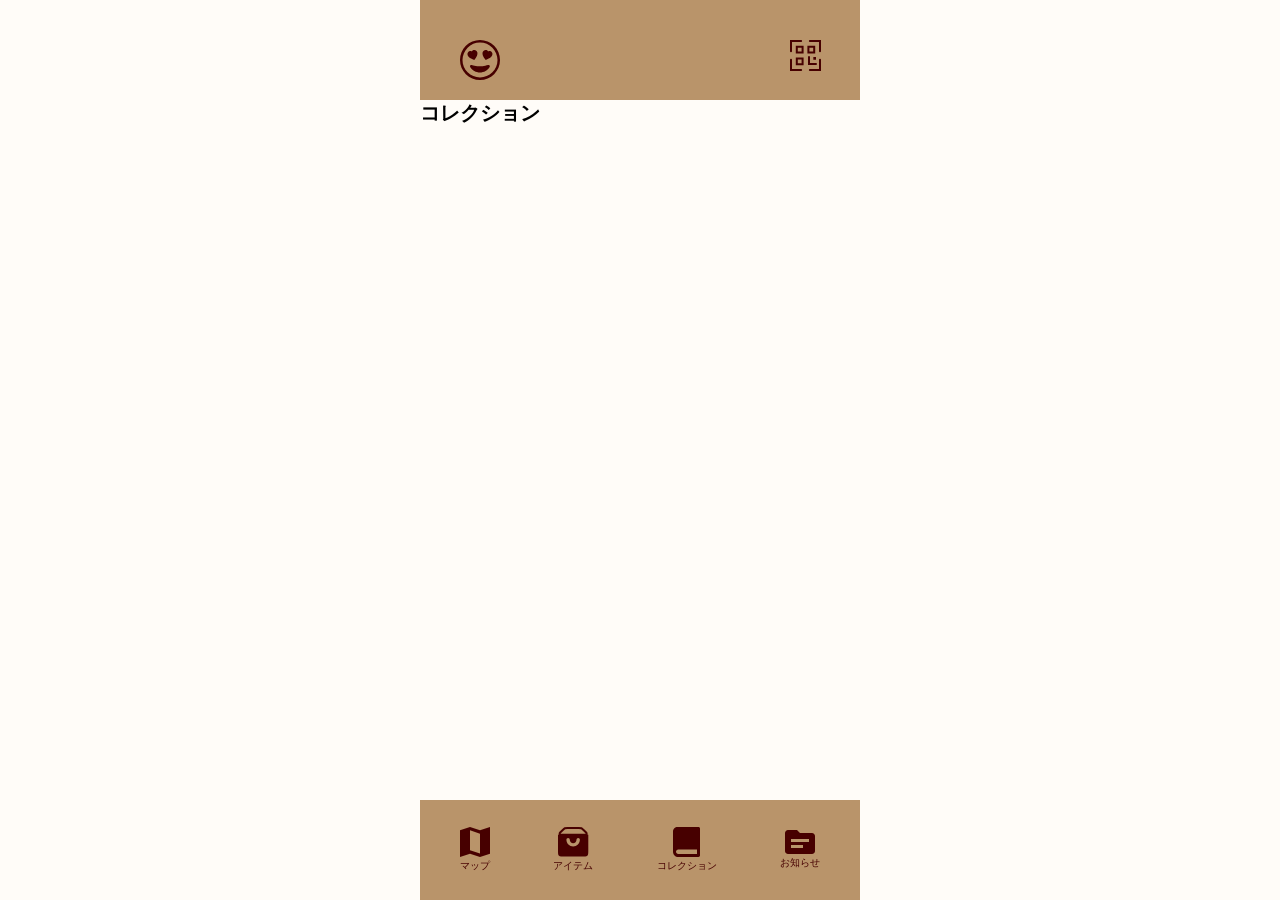
==== collection.html @ 5003a0b8 "追加：collection" ====
<!DOCTYPE html>
<html lang="ja">

<head>
    <meta charset="UTF-8">
    <meta name="viewport" content="width=device-width, initial-scale=1.0">
    <title>あにまち</title>
    <link rel="stylesheet" href="css/collection.css">
    <link rel="stylesheet" href="css/ress.css">
    <link rel="stylesheet" href="css/style.css">

</head>

<body>
    <div class="main_content">
        <header>
            <div class="header_icons">
                <a href="mypage.html" class="icon_img">
                    <p><img src="images/mypage_icon.svg" alt="マイページに飛ぶアイコン"></p>
                </a>
                <a href="qrpage.html" class="qr_link">
                    <p><img src="images/qr_icon.svg" alt="QRコードを読み込むアイコン"></p>
                </a>
            </div>
        </header>
        <main>
            <h1>コレクション</h1>
            <input type="search" name="" id="">
        </main>
        <footer>
            <nav class="footer_nav">
                <div class="footer_item">
                    <a href="index.html">
                        <p><img src="images/map_icon.svg" alt=""></p>
                        <p>マップ</p>
                    </a>
                </div>
                <div class="footer_item">
                    <a href="item.html">
                        <p><img src="images/itembox_icon.svg" alt=""></p>
                        <p>アイテム</p>
                    </a>
                </div>
                <div class="footer_item">
                    <a href="collection.html">
                        <p><img src="images/collection_icon.svg" alt=""></p>
                        <p>コレクション</p>
                    </a>
                </div>
                <div class="footer_item">
                    <a href="news.html">
                        <p><img src="images/news_icon.svg" alt=""></p>
                        <p>お知らせ</p>
                    </a>
                </div>
            </nav>
        </footer>
    </div>
</body>

</html>
---- css/collection.css ----
body {
    background-color: #FFFCF8;
}
---- css/ress.css ----
/* resset.dev • v5.0.2 */

/* # =================================================================
  # Global selectors
   # ================================================================= */

html {
    box-sizing: border-box;
    -webkit-text-size-adjust: 100%;
    /* Prevent adjustments of font size after orientation changes in iOS */
    word-break: normal;
    -moz-tab-size: 4;
    tab-size: 4;
}

*,
::before,
::after {
    background-repeat: no-repeat;
    /* Set `background-repeat: no-repeat` to all elements and pseudo elements */
    box-sizing: inherit;
}

::before,
::after {
    text-decoration: inherit;
    /* Inherit text-decoration and vertical align to ::before and ::after pseudo elements */
    vertical-align: inherit;
}

* {
    padding: 0;
    /* Reset `padding` and `margin` of all elements */
    margin: 0;
}

/* # =================================================================
   # General elements
   # ================================================================= */

hr {
    overflow: visible;
    /* Show the overflow in Edge and IE */
    height: 0;
    /* Add the correct box sizing in Firefox */
    color: inherit;
    /* Correct border color in Firefox. */
}

details,
main {
    display: block;
    /* Render the `main` element consistently in IE. */
}

summary {
    display: list-item;
    /* Add the correct display in all browsers */
}

small {
    font-size: 80%;
    /* Set font-size to 80% in `small` elements */
}

[hidden] {
    display: none;
    /* Add the correct display in IE */
}

abbr[title] {
    border-bottom: none;
    /* Remove the bottom border in Chrome 57 */
    /* Add the correct text decoration in Chrome, Edge, IE, Opera, and Safari */
    text-decoration: underline;
    text-decoration: underline dotted;
}

a {
    background-color: transparent;
    /* Remove the gray background on active links in IE 10 */
}

a:active,
a:hover {
    outline-width: 0;
    /* Remove the outline when hovering in all browsers */
}

code,
kbd,
pre,
samp {
    font-family: monospace, monospace;
    /* Specify the font family of code elements */
}

pre {
    font-size: 1em;
    /* Correct the odd `em` font sizing in all browsers */
}

b,
strong {
    font-weight: bolder;
    /* Add the correct font weight in Chrome, Edge, and Safari */
}

/* https://gist.github.com/unruthless/413930 */
sub,
sup {
    font-size: 75%;
    line-height: 0;
    position: relative;
    vertical-align: baseline;
}

sub {
    bottom: -0.25em;
}

sup {
    top: -0.5em;
}

table {
    border-color: inherit;
    /* Correct border color in all Chrome, Edge, and Safari. */
    text-indent: 0;
    /* Remove text indentation in Chrome, Edge, and Safari */
}

iframe {
    border-style: none;
}

/* # =================================================================
   # Forms
   # ================================================================= */

input {
    border-radius: 0;
}

[type='number']::-webkit-inner-spin-button,
[type='number']::-webkit-outer-spin-button {
    height: auto;
    /* Correct the cursor style of increment and decrement buttons in Chrome */
}

[type='search'] {
    -webkit-appearance: textfield;
    /* Correct the odd appearance in Chrome and Safari */
    outline-offset: -2px;
    /* Correct the outline style in Safari */
}

[type='search']::-webkit-search-decoration {
    -webkit-appearance: none;
    /* Remove the inner padding in Chrome and Safari on macOS */
}

textarea {
    overflow: auto;
    /* Internet Explorer 11+ */
    resize: vertical;
    /* Specify textarea resizability */
}

button,
input,
optgroup,
select,
textarea {
    font: inherit;
    /* Specify font inheritance of form elements */
}

optgroup {
    font-weight: bold;
    /* Restore the font weight unset by the previous rule */
}

button {
    overflow: visible;
    /* Address `overflow` set to `hidden` in IE 8/9/10/11 */
}

button,
select {
    text-transform: none;
    /* Firefox 40+, Internet Explorer 11- */
}

/* Apply cursor pointer to button elements */
button,
[type='button'],
[type='reset'],
[type='submit'],
[role='button'] {
    cursor: pointer;
}

/* Remove inner padding and border in Firefox 4+ */
button::-moz-focus-inner,
[type='button']::-moz-focus-inner,
[type='reset']::-moz-focus-inner,
[type='submit']::-moz-focus-inner {
    border-style: none;
    padding: 0;
}

/* Replace focus style removed in the border reset above */
button:-moz-focusring,
[type='button']::-moz-focus-inner,
[type='reset']::-moz-focus-inner,
[type='submit']::-moz-focus-inner {
    outline: 1px dotted ButtonText;
}

button,
html [type='button'],
/* Prevent a WebKit bug where (2) destroys native `audio` and `video`controls in Android 4 */
[type='reset'],
[type='submit'] {
    -webkit-appearance: button;
    /* Correct the inability to style clickable types in iOS */
}

/* Remove the default button styling in all browsers */
button,
input,
select,
textarea {
    background-color: transparent;
    border-style: none;
}

a:focus,
button:focus,
input:focus,
select:focus,
textarea:focus {
    outline-width: 0;
}

/* Style select like a standard input */
select {
    -moz-appearance: none;
    /* Firefox 36+ */
    -webkit-appearance: none;
    /* Chrome 41+ */
}

select::-ms-expand {
    display: none;
    /* Internet Explorer 11+ */
}

select::-ms-value {
    color: currentColor;
    /* Internet Explorer 11+ */
}

legend {
    border: 0;
    /* Correct `color` not being inherited in IE 8/9/10/11 */
    color: inherit;
    /* Correct the color inheritance from `fieldset` elements in IE */
    display: table;
    /* Correct the text wrapping in Edge and IE */
    max-width: 100%;
    /* Correct the text wrapping in Edge and IE */
    white-space: normal;
    /* Correct the text wrapping in Edge and IE */
    max-width: 100%;
    /* Correct the text wrapping in Edge 18- and IE */
}

::-webkit-file-upload-button {
    /* Correct the inability to style clickable types in iOS and Safari */
    -webkit-appearance: button;
    color: inherit;
    font: inherit;
    /* Change font properties to `inherit` in Chrome and Safari */
}

/* Replace pointer cursor in disabled elements */
[disabled] {
    cursor: default;
}

/* # =================================================================
   # Specify media element style
   # ================================================================= */

img {
    border-style: none;
    /* Remove border when inside `a` element in IE 8/9/10 */
}

/* Add the correct vertical alignment in Chrome, Firefox, and Opera */
progress {
    vertical-align: baseline;
}

/* # =================================================================
   # Accessibility
   # ================================================================= */

/* Specify the progress cursor of updating elements */
[aria-busy='true'] {
    cursor: progress;
}

/* Specify the pointer cursor of trigger elements */
[aria-controls] {
    cursor: pointer;
}

/* Specify the unstyled cursor of disabled, not-editable, or otherwise inoperable elements */
[aria-disabled='true'] {
    cursor: default;
}
---- css/style.css ----
html {
    font-size: 62.5%;
}

html,
body {
    font-family: "Hiragino Kaku Gothic Pro", sans-serif;
    width: min(100%, 440px);
    min-height: 100dvh;
    margin: 0 auto;
    overflow: hidden;

    a {
        text-decoration: none;

    }
}

.main_content {
    width: 440px;
    margin-top: 100px;
}

header {
    background-color: #B9946A;
    width: min(100%, 440px);
    height: 100px;
    position: fixed;
    z-index: 10;
    top: 0;
    left: 50%;
    transform: translateX(-50%);

    .header_icons {
        margin: 40px;
        display: flex;
        justify-content: space-between;

    }

    .icon_img img {
        width: 40px;
        height: 40px;
    }

    .qr_link {
        width: 30px;
        height: 30px;
    }

}


main {
    position: relative;
    z-index: 1;
    display: block;
    width: 100%;

}

footer {
    position: fixed;
    z-index: 10;
    width: min(100%, 440px);
    height: 100px;
    bottom: 0;
    left: 50%;
    transform: translateX(-50%);
    background-color: #B9946A;

    .footer_nav {
        display: flex;
        height: 100%;
        justify-content: space-between;
        margin: 0 40px;

    }

    .footer_item {
        /* border: 1px solid #000; */
        display: flex;
        text-align: center;
        justify-content: center;
        align-items: center;
        gap: 8px;

        p {
            color: #470000;
        }


    }
}
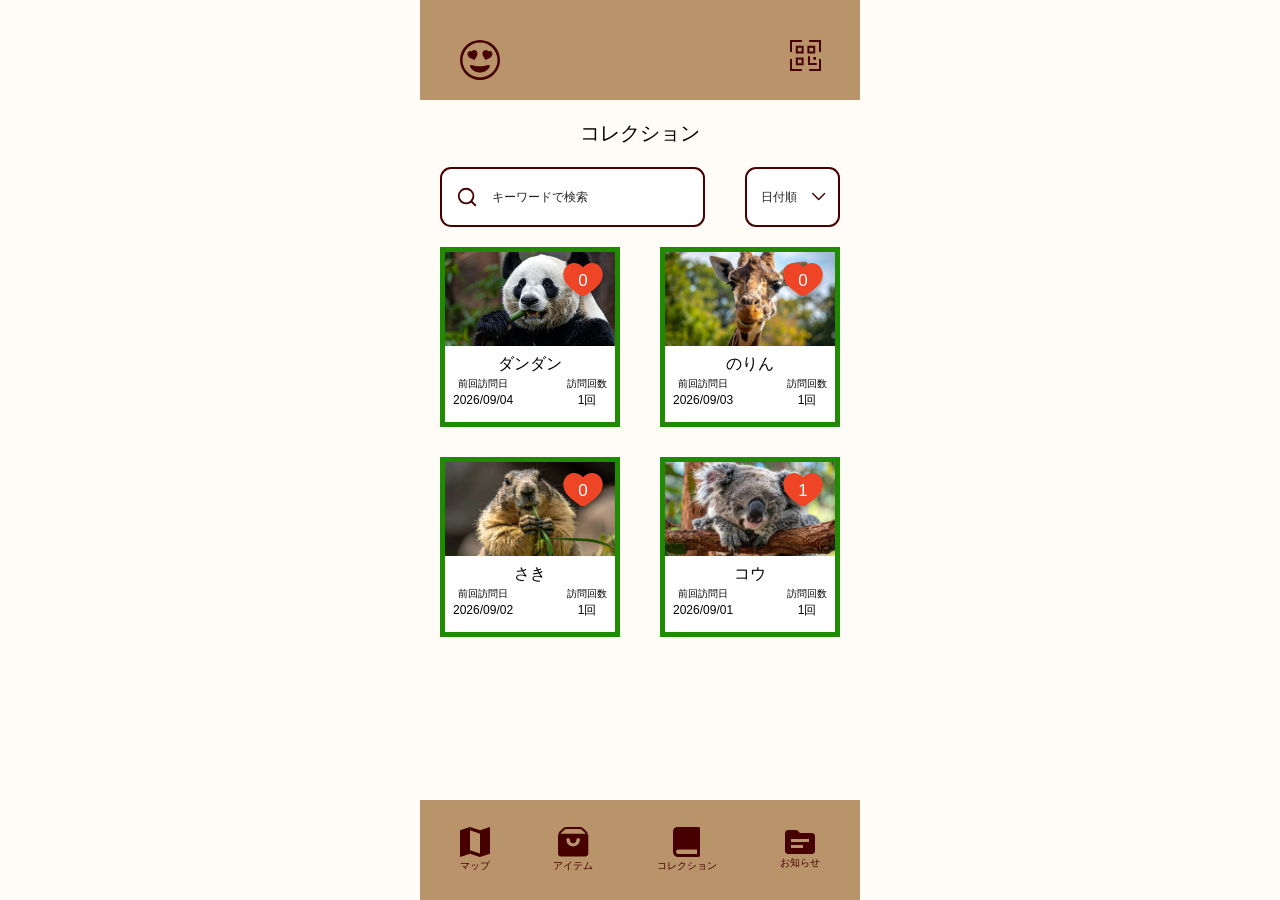
==== commit 88b99b24: "見た目完成:collection" ====
--- a/collection.html
+++ b/collection.html
@@ -5,28 +5,189 @@
     <meta charset="UTF-8">
     <meta name="viewport" content="width=device-width, initial-scale=1.0">
     <title>あにまち</title>
+
     <link rel="stylesheet" href="css/collection.css">
     <link rel="stylesheet" href="css/ress.css">
     <link rel="stylesheet" href="css/style.css">
-
 </head>
 
 <body>
+
     <div class="main_content">
         <header>
             <div class="header_icons">
                 <a href="mypage.html" class="icon_img">
-                    <p><img src="images/mypage_icon.svg" alt="マイページに飛ぶアイコン"></p>
+                    <p>
+                        <img src="images/mypage_icon.svg" alt="マイページに飛ぶアイコン">
+                    </p>
                 </a>
                 <a href="qrpage.html" class="qr_link">
-                    <p><img src="images/qr_icon.svg" alt="QRコードを読み込むアイコン"></p>
+                    <p>
+                        <img src="images/qr_icon.svg" alt="QRコードを読み込むアイコン">
+                    </p>
                 </a>
             </div>
         </header>
+
         <main>
             <h1>コレクション</h1>
-            <input type="search" name="" id="">
+            <div class="search_area">
+                <div class="search_box">
+                    <img src="images/search.svg" alt="検索マーク" class="search_icon">
+                    <input type="search" name="keyword" placeholder="キーワードで検索">
+                </div>
+                <div class="sort_box">
+                    <select name="sort">
+                        <option value="date">日付順</option>
+                        <option value="name">名前順</option>
+                        <option value="visit">好感度順</option>
+                    </select>
+                    <img src="images/pulldown.svg" alt="" class="pulldown_icon">
+                </div>
+            </div>
+
+            <div class="collection_list">
+                <article class="animal_card">
+                    <div class="animal_image">
+                        <img src="images/profile_banban.png" alt="ダンダンの写真">
+                        <div class="heart">
+                            <img src="images/heart.png" alt="ハートマーク">
+                            <span>0</span>
+                        </div>
+                    </div>
+                    <div class="animal_info">
+                        <h2>ダンダン</h2>
+                        <div class="animal_data">
+                            <div>
+                                <p>前回訪問日</p>
+                                <time datetime="2026-09-04">
+                                    2026/09/04
+                                </time>
+                            </div>
+                            <div>
+                                <p>訪問回数</p>
+                                <span>1回</span>
+                            </div>
+                        </div>
+                    </div>
+                </article>
+
+                <article class="animal_card">
+                    <div class="animal_image">
+                        <img src="images/profile_norin.png" alt="のりん">
+                        <div class="heart">
+                            <img src="images/heart.png" alt="">
+                            <span>0</span>
+                        </div>
+                    </div>
+
+                    <div class="animal_info">
+
+                        <h2>のりん</h2>
+
+                        <div class="animal_data">
+
+                            <div>
+                                <p>前回訪問日</p>
+                                <time datetime="2026-09-03">
+                                    2026/09/03
+                                </time>
+                            </div>
+
+                            <div>
+                                <p>訪問回数</p>
+                                <span>1回</span>
+                            </div>
+
+                        </div>
+
+                    </div>
+
+                </article>
+
+
+                <!-- さき -->
+                <article class="animal_card">
+
+                    <div class="animal_image">
+
+                        <img src="images/profile_saki.png" alt="さき">
+
+                        <div class="heart">
+                            <img src="images/heart.png" alt="">
+                            <span>0</span>
+                        </div>
+
+                    </div>
+
+                    <div class="animal_info">
+
+                        <h2>さき</h2>
+
+                        <div class="animal_data">
+
+                            <div>
+                                <p>前回訪問日</p>
+                                <time datetime="2026-09-02">
+                                    2026/09/02
+                                </time>
+                            </div>
+
+                            <div>
+                                <p>訪問回数</p>
+                                <span>1回</span>
+                            </div>
+
+                        </div>
+
+                    </div>
+
+                </article>
+
+
+                <!-- コウ -->
+                <article class="animal_card">
+
+                    <div class="animal_image">
+
+                        <img src="images/profile_kou.png" alt="コウ">
+
+                        <div class="heart">
+                            <img src="images/heart.png" alt="">
+                            <span>1</span>
+                        </div>
+
+                    </div>
+
+                    <div class="animal_info">
+
+                        <h2>コウ</h2>
+
+                        <div class="animal_data">
+
+                            <div>
+                                <p>前回訪問日</p>
+                                <time datetime="2026-09-01">
+                                    2026/09/01
+                                </time>
+                            </div>
+
+                            <div>
+                                <p>訪問回数</p>
+                                <span>1回</span>
+                            </div>
+
+                        </div>
+
+                    </div>
+
+                </article>
+
+            </div>
+
         </main>
+
+
         <footer>
             <nav class="footer_nav">
                 <div class="footer_item">
@@ -55,7 +216,9 @@
                 </div>
             </nav>
         </footer>
+
     </div>
+
 </body>
 
 </html>
--- a/css/collection.css
+++ b/css/collection.css
@@ -1,3 +1,382 @@
 body {
     background-color: #FFFCF8;
+}
+
+
+main {
+    width: 100%;
+    box-sizing: border-box;
+    padding: 0 20px 120px;
+}
+
+h1 {
+    margin: 0;
+    padding: 20px;
+    text-align: center;
+    font-size: 20px;
+    font-weight: 500;
+}
+
+.search_area {
+    width: 100%;
+    display: grid;
+    grid-template-columns:
+        minmax(0, 265px) minmax(80px, 95px);
+    gap: clamp(15px, 9.1vw, 40px);
+    margin-bottom: 20px;
+}
+
+
+.search_box {
+    position: relative;
+    width: 100%;
+    height: 60px;
+    border: 2px solid #470000;
+    border-radius: 11px;
+    background-color: #fff;
+    box-sizing: border-box;
+}
+
+.search_icon {
+    position: absolute;
+    left: 14px;
+    top: 50%;
+    width: 22px;
+    height: 22px;
+    transform: translateY(-50%);
+    object-fit: contain;
+}
+
+
+.search_box input {
+    width: 100%;
+    height: 100%;
+    box-sizing: border-box;
+    padding: 0 12px 0 45px;
+    border: none;
+    outline: none;
+    background-color: transparent;
+    font-size: 12px;
+    margin-left: 5px;
+}
+
+
+.search_box input::placeholder {
+    color: #222;
+}
+
+
+.sort_box {
+    position: relative;
+    width: 100%;
+    height: 60px;
+    border: 2px solid #470000;
+    border-radius: 11px;
+    background-color: #fff;
+    box-sizing: border-box;
+}
+
+
+/* select */
+
+.sort_box select {
+    width: 100%;
+    height: 100%;
+    box-sizing: border-box;
+    padding: 0 32px 0 14px;
+    border: none;
+    outline: none;
+    background-color: transparent;
+    appearance: none;
+    -webkit-appearance: none;
+    font-size: 12px;
+    color: #222;
+    cursor: pointer;
+}
+
+
+.pulldown_icon {
+    position: absolute;
+    top: 50%;
+    right: 12px;
+    width: 14px;
+    height: 14px;
+    transform: translateY(-50%);
+    pointer-events: none;
+}
+
+
+.collection_list {
+    width: 100%;
+    display: grid;
+    grid-template-columns:
+        repeat(2, minmax(0, 1fr));
+    column-gap: clamp(15px, 9.1vw, 40px);
+    row-gap: 30px;
+    justify-content: center;
+}
+
+.animal_card {
+    width: 100%;
+    aspect-ratio: 1 / 1;
+    box-sizing: border-box;
+    border: 5px solid #1E8B00;
+    background-color: #fff;
+    overflow: hidden;
+}
+
+.animal_image {
+    position: relative;
+    overflow: hidden;
+    height: 55%;
+}
+
+
+.animal_image>img {
+    display: block;
+    width: 100%;
+    height: 100%;
+    object-fit: cover;
+}
+
+.heart {
+    position: absolute;
+    top: 8px;
+    right: 8px;
+    width: 48px;
+    height: 48px;
+}
+
+
+.heart img {
+    display: block;
+    width: 100%;
+    height: 100%;
+    object-fit: contain;
+}
+
+
+.heart span {
+    position: absolute;
+    top: 40%;
+    left: 50%;
+    transform: translate(-50%, -40%);
+
+    color: #fff;
+
+    font-size: 17px;
+    line-height: 1;
+}
+
+.animal_info {
+    width: 100%;
+    height: 45%;
+    padding: 8px 5px 8px;
+    background-color: #fff;
+    text-align: center;
+    box-sizing: border-box;
+}
+
+.animal_info h2 {
+    font-size: 16px;
+    font-weight: 400;
+    line-height: 1.2;
+    margin-bottom: 5px;
+}
+
+
+.animal_data {
+    width: 100%;
+    display: flex;
+    justify-content: space-between;
+    padding: 0 3px;
+    box-sizing: border-box;
+}
+
+
+.animal_data>div {
+    text-align: center;
+    min-width: 0;
+}
+
+
+.animal_data p {
+    margin: 0 0 3px;
+    font-size: 10px;
+    line-height: 1.2;
+    white-space: nowrap;
+    margin-bottom: 3px;
+}
+
+.animal_data time,
+.animal_data span {
+    display: block;
+    font-size: 12px;
+    font-weight: 400;
+    line-height: 1.2;
+    white-space: nowrap;
+}
+
+
+@media screen and (max-width: 600px) {
+
+    main {
+        padding-left: 20px;
+        padding-right: 20px;
+    }
+
+
+
+    h1 {
+        padding: 22px 0 24px;
+        font-size: 22px;
+    }
+
+
+    .search_area {
+
+        grid-template-columns:
+            minmax(0, 1fr) minmax(80px, 95px);
+
+        gap: clamp(15px, 9.1vw, 40px);
+
+        margin-bottom: 30px;
+    }
+
+
+    .search_box {
+        height: 45px;
+    }
+
+
+    .search_icon {
+        left: 10px;
+
+        width: 18px;
+        height: 18px;
+    }
+
+
+    .search_box input {
+        padding-left: 34px;
+
+        font-size: 12px;
+    }
+
+
+    /* --------------------
+       日付順
+    -------------------- */
+
+    .sort_box {
+        height: 45px;
+    }
+
+
+    .sort_box select {
+        padding: 0 27px 0 9px;
+
+        font-size: 12px;
+    }
+
+
+    .pulldown_icon {
+        right: 8px;
+
+        width: 11px;
+        height: 11px;
+    }
+
+
+    /* --------------------
+       カード
+    -------------------- */
+
+    .collection_list {
+        grid-template-columns:
+            repeat(2, minmax(0, 1fr));
+
+        column-gap: clamp(15px, 9.1vw, 40px);
+
+        row-gap: 30px;
+    }
+
+
+    .animal_card {
+        /*
+            画面幅に合わせて縮小
+            最大180px
+        */
+        width: min(100%, 180px);
+
+        justify-self: center;
+
+        border-width: 5px;
+    }
+
+
+    /* --------------------
+       動物画像
+    -------------------- */
+
+    .animal_image {
+        height: 55%;
+    }
+
+
+    /* --------------------
+       ハート
+    -------------------- */
+
+    .heart {
+        top: 6px;
+        right: 6px;
+
+        width: 36px;
+        height: 36px;
+    }
+
+
+    .heart span {
+        font-size: 13px;
+    }
+
+
+    /* --------------------
+       動物情報
+    -------------------- */
+
+    .animal_info {
+        padding: 8px 10px 8px;
+    }
+
+
+    .animal_info h2 {
+        margin-bottom: 5px;
+
+        font-size: 16px;
+    }
+
+
+    /* --------------------
+       訪問情報
+    -------------------- */
+
+    .animal_data {
+        padding: 0 1px;
+    }
+
+
+    .animal_data p {
+        margin-bottom: 3px;
+
+        font-size: 10px;
+    }
+
+
+    .animal_data time,
+    .animal_data span {
+        font-size: 12px;
+    }
+
 }
--- a/css/style.css
+++ b/css/style.css
@@ -5,10 +5,12 @@
 html,
 body {
     font-family: "Hiragino Kaku Gothic Pro", sans-serif;
-    width: min(100%, 440px);
+    width: 100%;
+    max-width: 440px;
     min-height: 100dvh;
     margin: 0 auto;
-    overflow: hidden;
+    overflow-x: hidden;
+    overflow-y: auto;
 
     a {
         text-decoration: none;
@@ -17,7 +19,7 @@
 }
 
 .main_content {
-    width: 440px;
+    width: min(100%, 440px);
     margin-top: 100px;
 }
 
